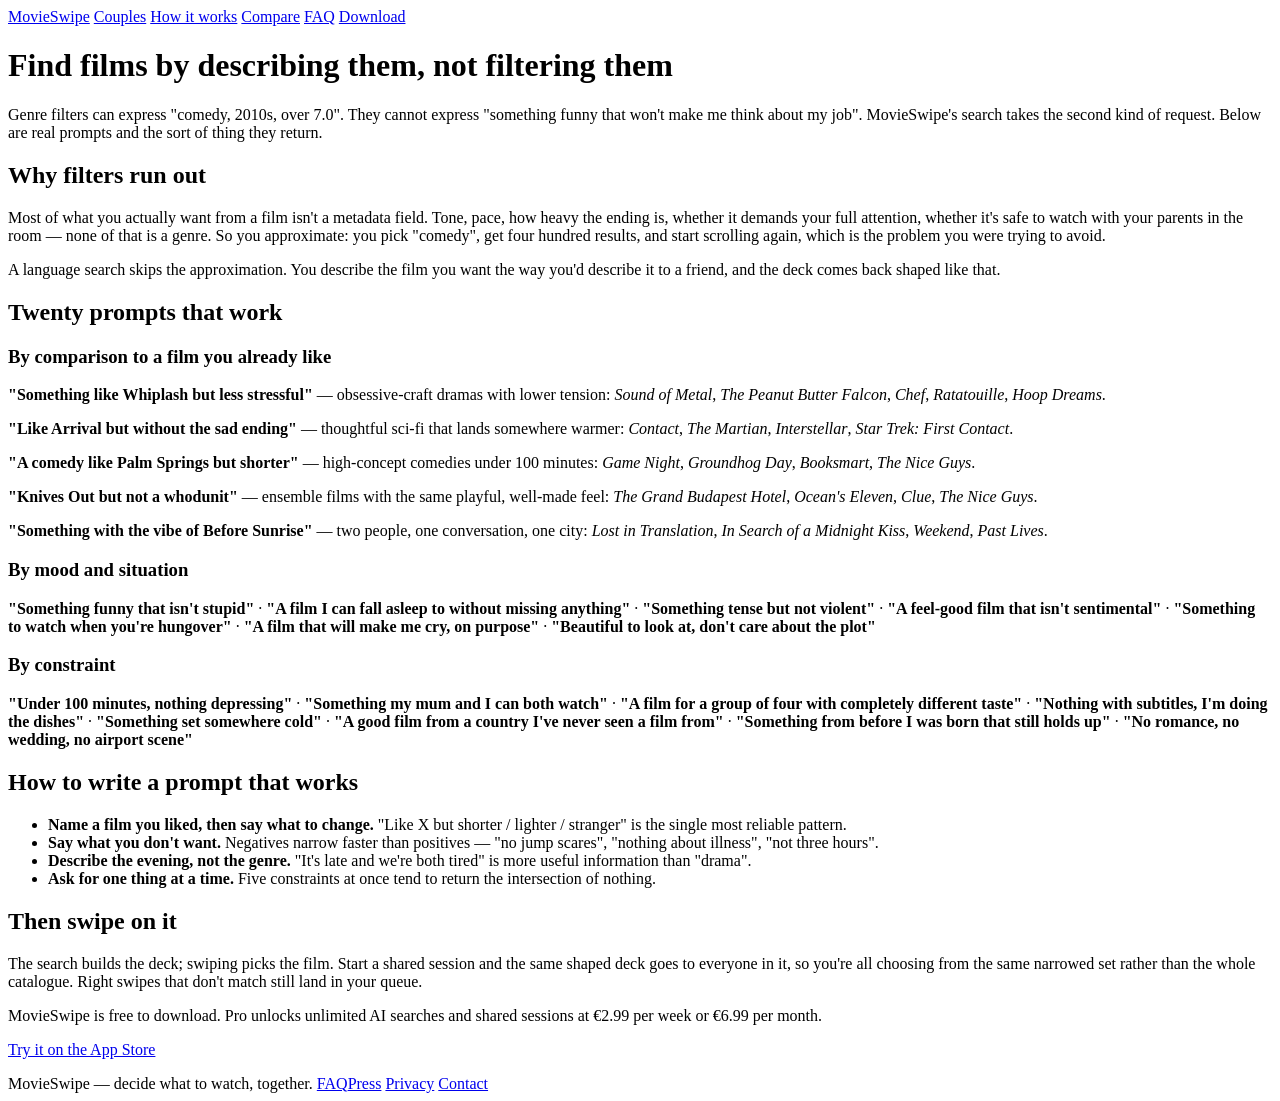
==== ai-movie-search.html @ 88b82714 "Add MovieSwipe website: 8 pages, robots.txt, llms.txt, sitemap" ====
<!doctype html>
<html lang="en">
<head>
<meta charset="utf-8">
<meta name="viewport" content="width=device-width,initial-scale=1">
<title>AI Movie Search — Describe What You Want, In Your Own Words</title>
<meta name="description" content="Real examples of MovieSwipe&#x27;s plain-language film search: twenty prompts people actually type and the kind of films they return. No genre filters required.">
<link rel="canonical" href="https://movieswipeapp.github.io/movieswipe/ai-movie-search.html">
<meta property="og:title" content="AI Movie Search — Describe What You Want, In Your Own Words">
<meta property="og:description" content="Real examples of MovieSwipe&#x27;s plain-language film search: twenty prompts people actually type and the kind of films they return. No genre filters required.">
<meta property="og:url" content="https://movieswipeapp.github.io/movieswipe/ai-movie-search.html">
<meta property="og:type" content="website">
<meta name="twitter:card" content="summary_large_image">
<link rel="stylesheet" href="/movieswipe/style.css">

</head>
<body>
<nav class="nav"><div class="wrap">
<a class="brand" href="/movieswipe/">MovieSwipe</a>
<a href="/movieswipe/what-to-watch-with-your-partner.html">Couples</a>
<a href="/movieswipe/tinder-for-movies.html">How it works</a>
<a href="/movieswipe/best-what-to-watch-apps.html">Compare</a>
<a href="/movieswipe/faq.html">FAQ</a>
<a href="https://apps.apple.com/app/id6740416271">Download</a>
</div></nav>
<main><div class="wrap">

<h1>Find films by describing them, not filtering them</h1>
<p class="lede">Genre filters can express "comedy, 2010s, over 7.0". They cannot express "something funny that won't make me think about my job". MovieSwipe's search takes the second kind of request. Below are real prompts and the sort of thing they return.</p>

<h2>Why filters run out</h2>
<p>Most of what you actually want from a film isn't a metadata field. Tone, pace, how heavy the ending is, whether it demands your full attention, whether it's safe to watch with your parents in the room — none of that is a genre. So you approximate: you pick "comedy", get four hundred results, and start scrolling again, which is the problem you were trying to avoid.</p>
<p>A language search skips the approximation. You describe the film you want the way you'd describe it to a friend, and the deck comes back shaped like that.</p>

<h2>Twenty prompts that work</h2>

<h3>By comparison to a film you already like</h3>
<div class="box">
<p><strong>"Something like Whiplash but less stressful"</strong> — obsessive-craft dramas with lower tension: <em>Sound of Metal</em>, <em>The Peanut Butter Falcon</em>, <em>Chef</em>, <em>Ratatouille</em>, <em>Hoop Dreams</em>.</p>
<p><strong>"Like Arrival but without the sad ending"</strong> — thoughtful sci-fi that lands somewhere warmer: <em>Contact</em>, <em>The Martian</em>, <em>Interstellar</em>, <em>Star Trek: First Contact</em>.</p>
<p><strong>"A comedy like Palm Springs but shorter"</strong> — high-concept comedies under 100 minutes: <em>Game Night</em>, <em>Groundhog Day</em>, <em>Booksmart</em>, <em>The Nice Guys</em>.</p>
<p><strong>"Knives Out but not a whodunit"</strong> — ensemble films with the same playful, well-made feel: <em>The Grand Budapest Hotel</em>, <em>Ocean's Eleven</em>, <em>Clue</em>, <em>The Nice Guys</em>.</p>
<p><strong>"Something with the vibe of Before Sunrise"</strong> — two people, one conversation, one city: <em>Lost in Translation</em>, <em>In Search of a Midnight Kiss</em>, <em>Weekend</em>, <em>Past Lives</em>.</p>
</div>

<h3>By mood and situation</h3>
<div class="box">
<p><strong>"Something funny that isn't stupid"</strong> · <strong>"A film I can fall asleep to without missing anything"</strong> · <strong>"Something tense but not violent"</strong> · <strong>"A feel-good film that isn't sentimental"</strong> · <strong>"Something to watch when you're hungover"</strong> · <strong>"A film that will make me cry, on purpose"</strong> · <strong>"Beautiful to look at, don't care about the plot"</strong></p>
</div>

<h3>By constraint</h3>
<div class="box">
<p><strong>"Under 100 minutes, nothing depressing"</strong> · <strong>"Something my mum and I can both watch"</strong> · <strong>"A film for a group of four with completely different taste"</strong> · <strong>"Nothing with subtitles, I'm doing the dishes"</strong> · <strong>"Something set somewhere cold"</strong> · <strong>"A good film from a country I've never seen a film from"</strong> · <strong>"Something from before I was born that still holds up"</strong> · <strong>"No romance, no wedding, no airport scene"</strong></p>
</div>

<h2>How to write a prompt that works</h2>
<ul>
<li><strong>Name a film you liked, then say what to change.</strong> "Like X but shorter / lighter / stranger" is the single most reliable pattern.</li>
<li><strong>Say what you don't want.</strong> Negatives narrow faster than positives — "no jump scares", "nothing about illness", "not three hours".</li>
<li><strong>Describe the evening, not the genre.</strong> "It's late and we're both tired" is more useful information than "drama".</li>
<li><strong>Ask for one thing at a time.</strong> Five constraints at once tend to return the intersection of nothing.</li>
</ul>

<h2>Then swipe on it</h2>
<p>The search builds the deck; swiping picks the film. Start a shared session and the same shaped deck goes to everyone in it, so you're all choosing from the same narrowed set rather than the whole catalogue. Right swipes that don't match still land in your queue.</p>
<p>MovieSwipe is free to download. Pro unlocks unlimited AI searches and shared sessions at €2.99 per week or €6.99 per month.</p>
<p><a class="cta" href="https://apps.apple.com/app/id6740416271">Try it on the App Store</a></p>

</div></main>
<footer><div class="wrap">
<span>MovieSwipe — decide what to watch, together.</span>
<a href="/movieswipe/faq.html">FAQ</a><a href="/movieswipe/press.html">Press</a>
<a href="https://movieswipeapp.github.io/Privacybeleid/nl.html">Privacy</a>
<a href="mailto:movieswipecontact@gmail.com">Contact</a>
</div></footer>
</body>
</html>
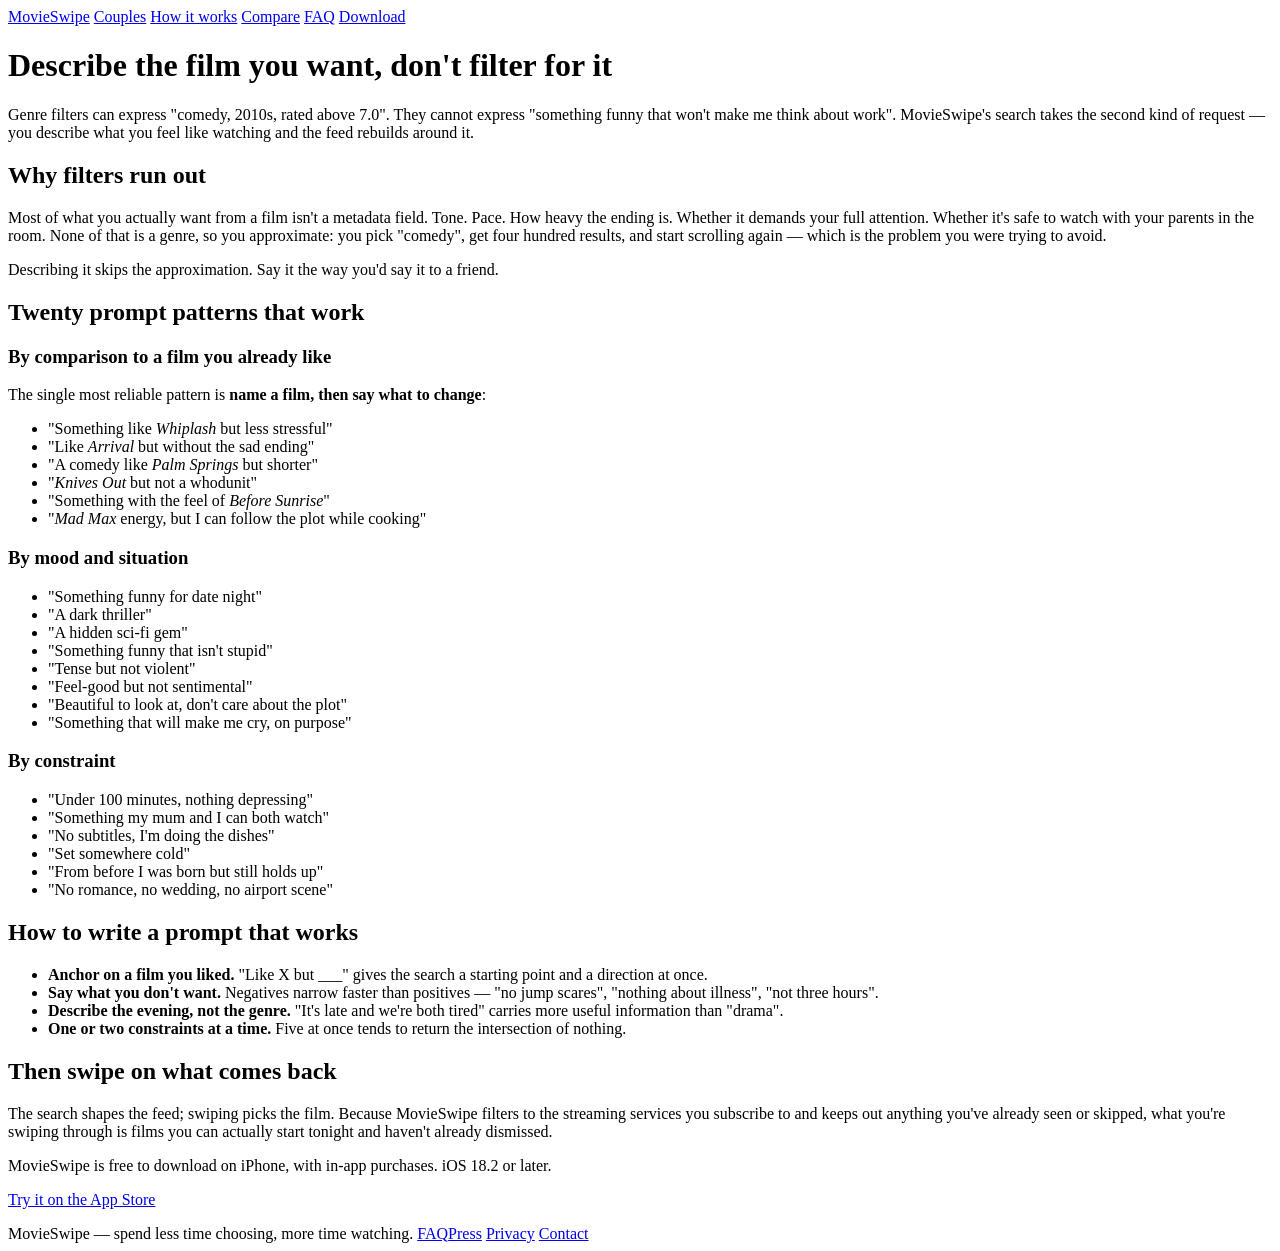
==== commit 222f5901: "Correct site to match app v1.6.1: iPhone-only, no shared sessions yet, add streaming filters and his" ====
--- a/ai-movie-search.html
+++ b/ai-movie-search.html
@@ -3,11 +3,11 @@
 <head>
 <meta charset="utf-8">
 <meta name="viewport" content="width=device-width,initial-scale=1">
-<title>AI Movie Search — Describe What You Want, In Your Own Words</title>
-<meta name="description" content="Real examples of MovieSwipe&#x27;s plain-language film search: twenty prompts people actually type and the kind of films they return. No genre filters required.">
+<title>Search Films by Describing Them — MovieSwipe's Mood Search</title>
+<meta name="description" content="Genre filters can&#x27;t express &#x27;something funny that won&#x27;t make me think about work&#x27;. MovieSwipe&#x27;s search takes plain descriptions. Twenty prompt patterns that work, and how to write your own.">
 <link rel="canonical" href="https://movieswipeapp.github.io/movieswipe/ai-movie-search.html">
-<meta property="og:title" content="AI Movie Search — Describe What You Want, In Your Own Words">
-<meta property="og:description" content="Real examples of MovieSwipe&#x27;s plain-language film search: twenty prompts people actually type and the kind of films they return. No genre filters required.">
+<meta property="og:title" content="Search Films by Describing Them — MovieSwipe&#x27;s Mood Search">
+<meta property="og:description" content="Genre filters can&#x27;t express &#x27;something funny that won&#x27;t make me think about work&#x27;. MovieSwipe&#x27;s search takes plain descriptions. Twenty prompt patterns that work, and how to write your own.">
 <meta property="og:url" content="https://movieswipeapp.github.io/movieswipe/ai-movie-search.html">
 <meta property="og:type" content="website">
 <meta name="twitter:card" content="summary_large_image">
@@ -21,54 +21,74 @@
 <a href="/movieswipe/tinder-for-movies.html">How it works</a>
 <a href="/movieswipe/best-what-to-watch-apps.html">Compare</a>
 <a href="/movieswipe/faq.html">FAQ</a>
-<a href="https://apps.apple.com/app/id6740416271">Download</a>
+<a href="https://apps.apple.com/app/movieswipe-movie-finder/id6740416271">Download</a>
 </div></nav>
 <main><div class="wrap">
 
-<h1>Find films by describing them, not filtering them</h1>
-<p class="lede">Genre filters can express "comedy, 2010s, over 7.0". They cannot express "something funny that won't make me think about my job". MovieSwipe's search takes the second kind of request. Below are real prompts and the sort of thing they return.</p>
+<h1>Describe the film you want, don't filter for it</h1>
+<p class="lede">Genre filters can express "comedy, 2010s, rated above 7.0". They cannot express "something funny that won't make me think about work". MovieSwipe's search takes the second kind of request — you describe what you feel like watching and the feed rebuilds around it.</p>
 
 <h2>Why filters run out</h2>
-<p>Most of what you actually want from a film isn't a metadata field. Tone, pace, how heavy the ending is, whether it demands your full attention, whether it's safe to watch with your parents in the room — none of that is a genre. So you approximate: you pick "comedy", get four hundred results, and start scrolling again, which is the problem you were trying to avoid.</p>
-<p>A language search skips the approximation. You describe the film you want the way you'd describe it to a friend, and the deck comes back shaped like that.</p>
+<p>Most of what you actually want from a film isn't a metadata field. Tone. Pace. How heavy the ending is. Whether it demands your full attention. Whether it's safe to watch with your parents in the room. None of that is a genre, so you approximate: you pick "comedy", get four hundred results, and start scrolling again — which is the problem you were trying to avoid.</p>
+<p>Describing it skips the approximation. Say it the way you'd say it to a friend.</p>
 
-<h2>Twenty prompts that work</h2>
+<h2>Twenty prompt patterns that work</h2>
 
 <h3>By comparison to a film you already like</h3>
 <div class="box">
-<p><strong>"Something like Whiplash but less stressful"</strong> — obsessive-craft dramas with lower tension: <em>Sound of Metal</em>, <em>The Peanut Butter Falcon</em>, <em>Chef</em>, <em>Ratatouille</em>, <em>Hoop Dreams</em>.</p>
-<p><strong>"Like Arrival but without the sad ending"</strong> — thoughtful sci-fi that lands somewhere warmer: <em>Contact</em>, <em>The Martian</em>, <em>Interstellar</em>, <em>Star Trek: First Contact</em>.</p>
-<p><strong>"A comedy like Palm Springs but shorter"</strong> — high-concept comedies under 100 minutes: <em>Game Night</em>, <em>Groundhog Day</em>, <em>Booksmart</em>, <em>The Nice Guys</em>.</p>
-<p><strong>"Knives Out but not a whodunit"</strong> — ensemble films with the same playful, well-made feel: <em>The Grand Budapest Hotel</em>, <em>Ocean's Eleven</em>, <em>Clue</em>, <em>The Nice Guys</em>.</p>
-<p><strong>"Something with the vibe of Before Sunrise"</strong> — two people, one conversation, one city: <em>Lost in Translation</em>, <em>In Search of a Midnight Kiss</em>, <em>Weekend</em>, <em>Past Lives</em>.</p>
+<p>The single most reliable pattern is <strong>name a film, then say what to change</strong>:</p>
+<ul>
+<li>"Something like <em>Whiplash</em> but less stressful"</li>
+<li>"Like <em>Arrival</em> but without the sad ending"</li>
+<li>"A comedy like <em>Palm Springs</em> but shorter"</li>
+<li>"<em>Knives Out</em> but not a whodunit"</li>
+<li>"Something with the feel of <em>Before Sunrise</em>"</li>
+<li>"<em>Mad Max</em> energy, but I can follow the plot while cooking"</li>
+</ul>
 </div>
 
 <h3>By mood and situation</h3>
 <div class="box">
-<p><strong>"Something funny that isn't stupid"</strong> · <strong>"A film I can fall asleep to without missing anything"</strong> · <strong>"Something tense but not violent"</strong> · <strong>"A feel-good film that isn't sentimental"</strong> · <strong>"Something to watch when you're hungover"</strong> · <strong>"A film that will make me cry, on purpose"</strong> · <strong>"Beautiful to look at, don't care about the plot"</strong></p>
+<ul>
+<li>"Something funny for date night"</li>
+<li>"A dark thriller"</li>
+<li>"A hidden sci-fi gem"</li>
+<li>"Something funny that isn't stupid"</li>
+<li>"Tense but not violent"</li>
+<li>"Feel-good but not sentimental"</li>
+<li>"Beautiful to look at, don't care about the plot"</li>
+<li>"Something that will make me cry, on purpose"</li>
+</ul>
 </div>
 
 <h3>By constraint</h3>
 <div class="box">
-<p><strong>"Under 100 minutes, nothing depressing"</strong> · <strong>"Something my mum and I can both watch"</strong> · <strong>"A film for a group of four with completely different taste"</strong> · <strong>"Nothing with subtitles, I'm doing the dishes"</strong> · <strong>"Something set somewhere cold"</strong> · <strong>"A good film from a country I've never seen a film from"</strong> · <strong>"Something from before I was born that still holds up"</strong> · <strong>"No romance, no wedding, no airport scene"</strong></p>
+<ul>
+<li>"Under 100 minutes, nothing depressing"</li>
+<li>"Something my mum and I can both watch"</li>
+<li>"No subtitles, I'm doing the dishes"</li>
+<li>"Set somewhere cold"</li>
+<li>"From before I was born but still holds up"</li>
+<li>"No romance, no wedding, no airport scene"</li>
+</ul>
 </div>
 
 <h2>How to write a prompt that works</h2>
 <ul>
-<li><strong>Name a film you liked, then say what to change.</strong> "Like X but shorter / lighter / stranger" is the single most reliable pattern.</li>
+<li><strong>Anchor on a film you liked.</strong> "Like X but ___" gives the search a starting point and a direction at once.</li>
 <li><strong>Say what you don't want.</strong> Negatives narrow faster than positives — "no jump scares", "nothing about illness", "not three hours".</li>
-<li><strong>Describe the evening, not the genre.</strong> "It's late and we're both tired" is more useful information than "drama".</li>
-<li><strong>Ask for one thing at a time.</strong> Five constraints at once tend to return the intersection of nothing.</li>
+<li><strong>Describe the evening, not the genre.</strong> "It's late and we're both tired" carries more useful information than "drama".</li>
+<li><strong>One or two constraints at a time.</strong> Five at once tends to return the intersection of nothing.</li>
 </ul>
 
-<h2>Then swipe on it</h2>
-<p>The search builds the deck; swiping picks the film. Start a shared session and the same shaped deck goes to everyone in it, so you're all choosing from the same narrowed set rather than the whole catalogue. Right swipes that don't match still land in your queue.</p>
-<p>MovieSwipe is free to download. Pro unlocks unlimited AI searches and shared sessions at €2.99 per week or €6.99 per month.</p>
-<p><a class="cta" href="https://apps.apple.com/app/id6740416271">Try it on the App Store</a></p>
+<h2>Then swipe on what comes back</h2>
+<p>The search shapes the feed; swiping picks the film. Because MovieSwipe filters to the streaming services you subscribe to and keeps out anything you've already seen or skipped, what you're swiping through is films you can actually start tonight and haven't already dismissed.</p>
+<p>MovieSwipe is free to download on iPhone, with in-app purchases. iOS 18.2 or later.</p>
+<p><a class="cta" href="https://apps.apple.com/app/movieswipe-movie-finder/id6740416271">Try it on the App Store</a></p>
 
 </div></main>
 <footer><div class="wrap">
-<span>MovieSwipe — decide what to watch, together.</span>
+<span>MovieSwipe — spend less time choosing, more time watching.</span>
 <a href="/movieswipe/faq.html">FAQ</a><a href="/movieswipe/press.html">Press</a>
 <a href="https://movieswipeapp.github.io/Privacybeleid/nl.html">Privacy</a>
 <a href="mailto:movieswipecontact@gmail.com">Contact</a>
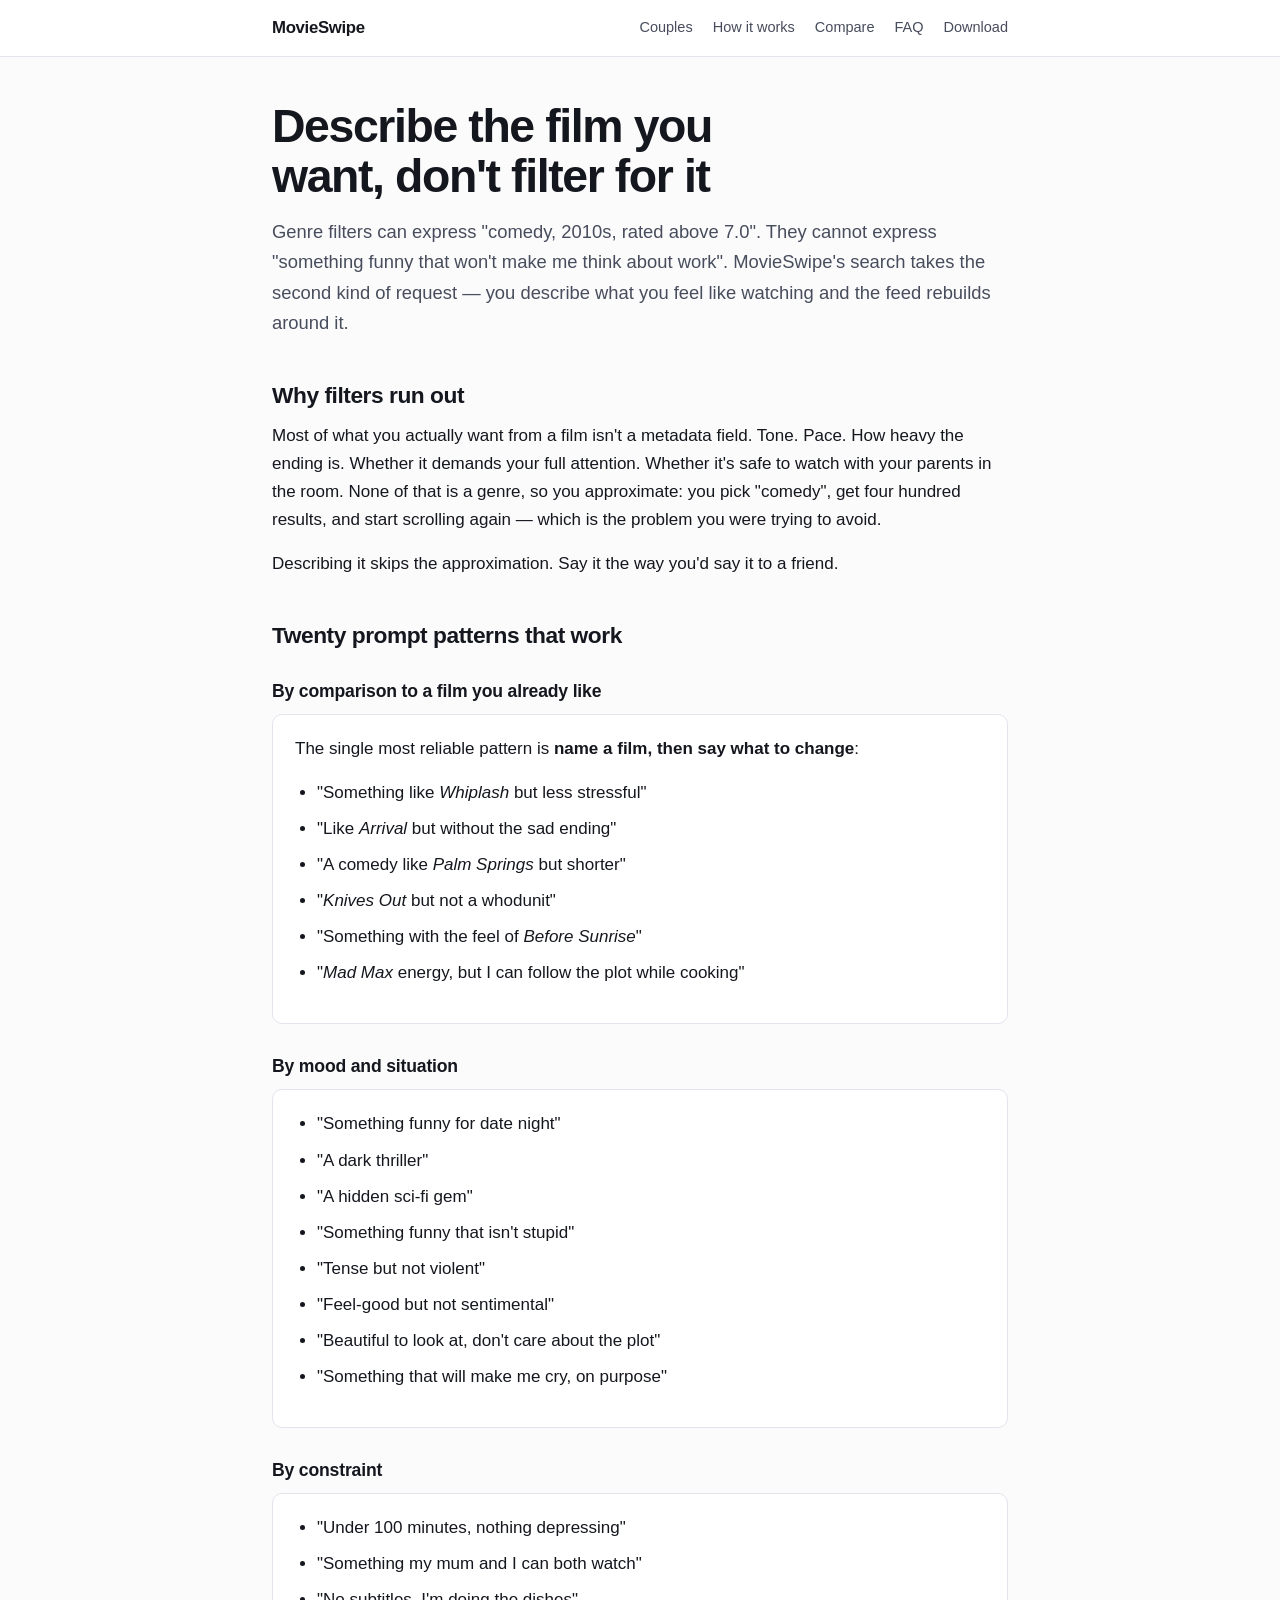
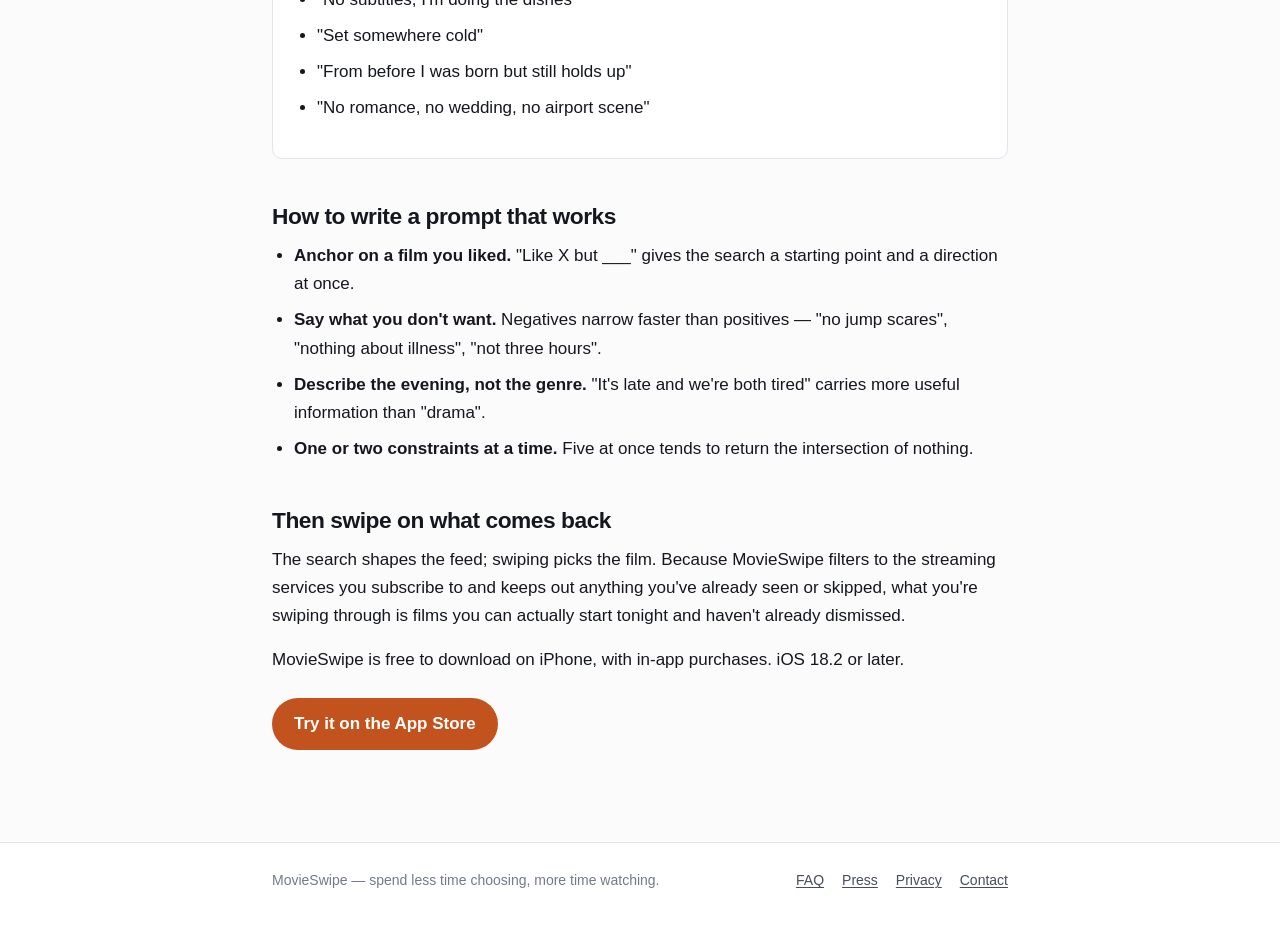
==== commit 008d8f48: "Move site to getmovieswipe.com: add CNAME, root-relative links, update canonicals and sitemap" ====
--- a/ai-movie-search.html
+++ b/ai-movie-search.html
@@ -5,22 +5,22 @@
 <meta name="viewport" content="width=device-width,initial-scale=1">
 <title>Search Films by Describing Them — MovieSwipe's Mood Search</title>
 <meta name="description" content="Genre filters can&#x27;t express &#x27;something funny that won&#x27;t make me think about work&#x27;. MovieSwipe&#x27;s search takes plain descriptions. Twenty prompt patterns that work, and how to write your own.">
-<link rel="canonical" href="https://movieswipeapp.github.io/movieswipe/ai-movie-search.html">
+<link rel="canonical" href="https://getmovieswipe.com/ai-movie-search.html">
 <meta property="og:title" content="Search Films by Describing Them — MovieSwipe&#x27;s Mood Search">
 <meta property="og:description" content="Genre filters can&#x27;t express &#x27;something funny that won&#x27;t make me think about work&#x27;. MovieSwipe&#x27;s search takes plain descriptions. Twenty prompt patterns that work, and how to write your own.">
-<meta property="og:url" content="https://movieswipeapp.github.io/movieswipe/ai-movie-search.html">
+<meta property="og:url" content="https://getmovieswipe.com/ai-movie-search.html">
 <meta property="og:type" content="website">
 <meta name="twitter:card" content="summary_large_image">
-<link rel="stylesheet" href="/movieswipe/style.css">
+<link rel="stylesheet" href="/style.css">
 
 </head>
 <body>
 <nav class="nav"><div class="wrap">
-<a class="brand" href="/movieswipe/">MovieSwipe</a>
-<a href="/movieswipe/what-to-watch-with-your-partner.html">Couples</a>
-<a href="/movieswipe/tinder-for-movies.html">How it works</a>
-<a href="/movieswipe/best-what-to-watch-apps.html">Compare</a>
-<a href="/movieswipe/faq.html">FAQ</a>
+<a class="brand" href="/">MovieSwipe</a>
+<a href="/what-to-watch-with-your-partner.html">Couples</a>
+<a href="/tinder-for-movies.html">How it works</a>
+<a href="/best-what-to-watch-apps.html">Compare</a>
+<a href="/faq.html">FAQ</a>
 <a href="https://apps.apple.com/app/movieswipe-movie-finder/id6740416271">Download</a>
 </div></nav>
 <main><div class="wrap">
@@ -89,7 +89,7 @@
 </div></main>
 <footer><div class="wrap">
 <span>MovieSwipe — spend less time choosing, more time watching.</span>
-<a href="/movieswipe/faq.html">FAQ</a><a href="/movieswipe/press.html">Press</a>
+<a href="/faq.html">FAQ</a><a href="/press.html">Press</a>
 <a href="https://movieswipeapp.github.io/Privacybeleid/nl.html">Privacy</a>
 <a href="mailto:movieswipecontact@gmail.com">Contact</a>
 </div></footer>
--- a/style.css
+++ b/style.css
@@ -0,0 +1,70 @@
+/* MovieSwipe — getmovieswipe.com */
+:root{
+  --ground:#FBFBFC; --surface:#FFFFFF; --surface-2:#F1F2F5;
+  --ink:#15171E; --ink-2:#474D5C; --ink-3:#727A8B; --line:#E2E5EB;
+  --accent:#C2531F; --accent-soft:#FBEDE4; --teal:#0E6E78;
+  --radius:10px;
+}
+@media (prefers-color-scheme: dark){
+  :root{
+    --ground:#0E1015; --surface:#161922; --surface-2:#1D212B;
+    --ink:#E9EBF0; --ink-2:#B2B8C6; --ink-3:#848C9C; --line:#282D38;
+    --accent:#E88A4C; --accent-soft:#2B1D14; --teal:#4EBAC4;
+  }
+}
+*{box-sizing:border-box}
+html{scroll-behavior:smooth}
+body{
+  margin:0; background:var(--ground); color:var(--ink);
+  font:17px/1.65 -apple-system,BlinkMacSystemFont,"Segoe UI",Inter,Helvetica,Arial,sans-serif;
+  -webkit-font-smoothing:antialiased;
+}
+.wrap{max-width:780px;margin:0 auto;padding:0 22px}
+img{max-width:100%;height:auto}
+a{color:var(--accent);text-underline-offset:2px}
+a:focus-visible{outline:2px solid var(--teal);outline-offset:3px;border-radius:3px}
+
+/* nav */
+.nav{border-bottom:1px solid var(--line);background:var(--surface)}
+.nav .wrap{display:flex;flex-wrap:wrap;gap:6px 20px;align-items:center;padding-top:14px;padding-bottom:14px}
+.nav .brand{font-weight:700;font-size:1.05rem;color:var(--ink);text-decoration:none;margin-right:auto;letter-spacing:-.02em}
+.nav a:not(.brand){font-size:14.5px;color:var(--ink-2);text-decoration:none}
+.nav a:not(.brand):hover{color:var(--accent)}
+
+/* type */
+h1{font-size:clamp(2rem,5.5vw,2.9rem);line-height:1.08;letter-spacing:-.03em;margin:0 0 16px;text-wrap:balance}
+h2{font-size:1.42rem;line-height:1.2;letter-spacing:-.02em;margin:44px 0 12px;text-wrap:balance}
+h3{font-size:1.1rem;margin:28px 0 8px;letter-spacing:-.01em}
+p{margin:0 0 16px}
+ul,ol{margin:0 0 16px;padding-left:22px}
+li{margin-bottom:8px}
+.lede{font-size:1.15rem;color:var(--ink-2)}
+main{padding:44px 0 72px}
+strong{font-weight:650}
+code{font-family:ui-monospace,SFMono-Regular,Menlo,monospace;font-size:.86em;background:var(--surface-2);padding:1px 5px;border-radius:4px}
+
+/* components */
+.cta{display:inline-block;background:var(--accent);color:#fff;text-decoration:none;font-weight:600;
+  padding:12px 22px;border-radius:100px;margin:8px 0 4px}
+.cta:hover{filter:brightness(1.08)}
+.meta{font-size:14px;color:var(--ink-3)}
+.box{background:var(--surface);border:1px solid var(--line);border-radius:var(--radius);padding:20px 22px;margin:0 0 20px}
+.box h3{margin-top:0}
+.note{background:var(--accent-soft);border-left:3px solid var(--accent);border-radius:var(--radius);padding:16px 18px;margin:0 0 20px}
+.note p:last-child{margin-bottom:0}
+.steps{counter-reset:s;list-style:none;padding:0}
+.steps li{counter-increment:s;position:relative;padding-left:38px;margin-bottom:16px}
+.steps li::before{content:counter(s);position:absolute;left:0;top:1px;width:26px;height:26px;border-radius:50%;
+  background:var(--accent-soft);color:var(--accent);font-size:13px;font-weight:700;display:grid;place-items:center}
+.tablewrap{overflow-x:auto;border:1px solid var(--line);border-radius:var(--radius);margin:0 0 22px;background:var(--surface)}
+table{border-collapse:collapse;width:100%;font-size:14.5px;min-width:560px}
+th,td{text-align:left;padding:11px 14px;border-bottom:1px solid var(--line);vertical-align:top}
+th{background:var(--surface-2);font-size:12px;text-transform:uppercase;letter-spacing:.06em;color:var(--ink-3)}
+tr:last-child td{border-bottom:0}
+.yes{color:var(--teal);font-weight:650}
+.no{color:var(--ink-3)}
+.faq h2{font-size:1.12rem;margin:30px 0 8px}
+footer{border-top:1px solid var(--line);padding:26px 0 46px;font-size:14px;color:var(--ink-3);background:var(--surface)}
+footer a{color:var(--ink-2)}
+footer .wrap{display:flex;flex-wrap:wrap;gap:8px 18px}
+footer .wrap span{margin-right:auto}
